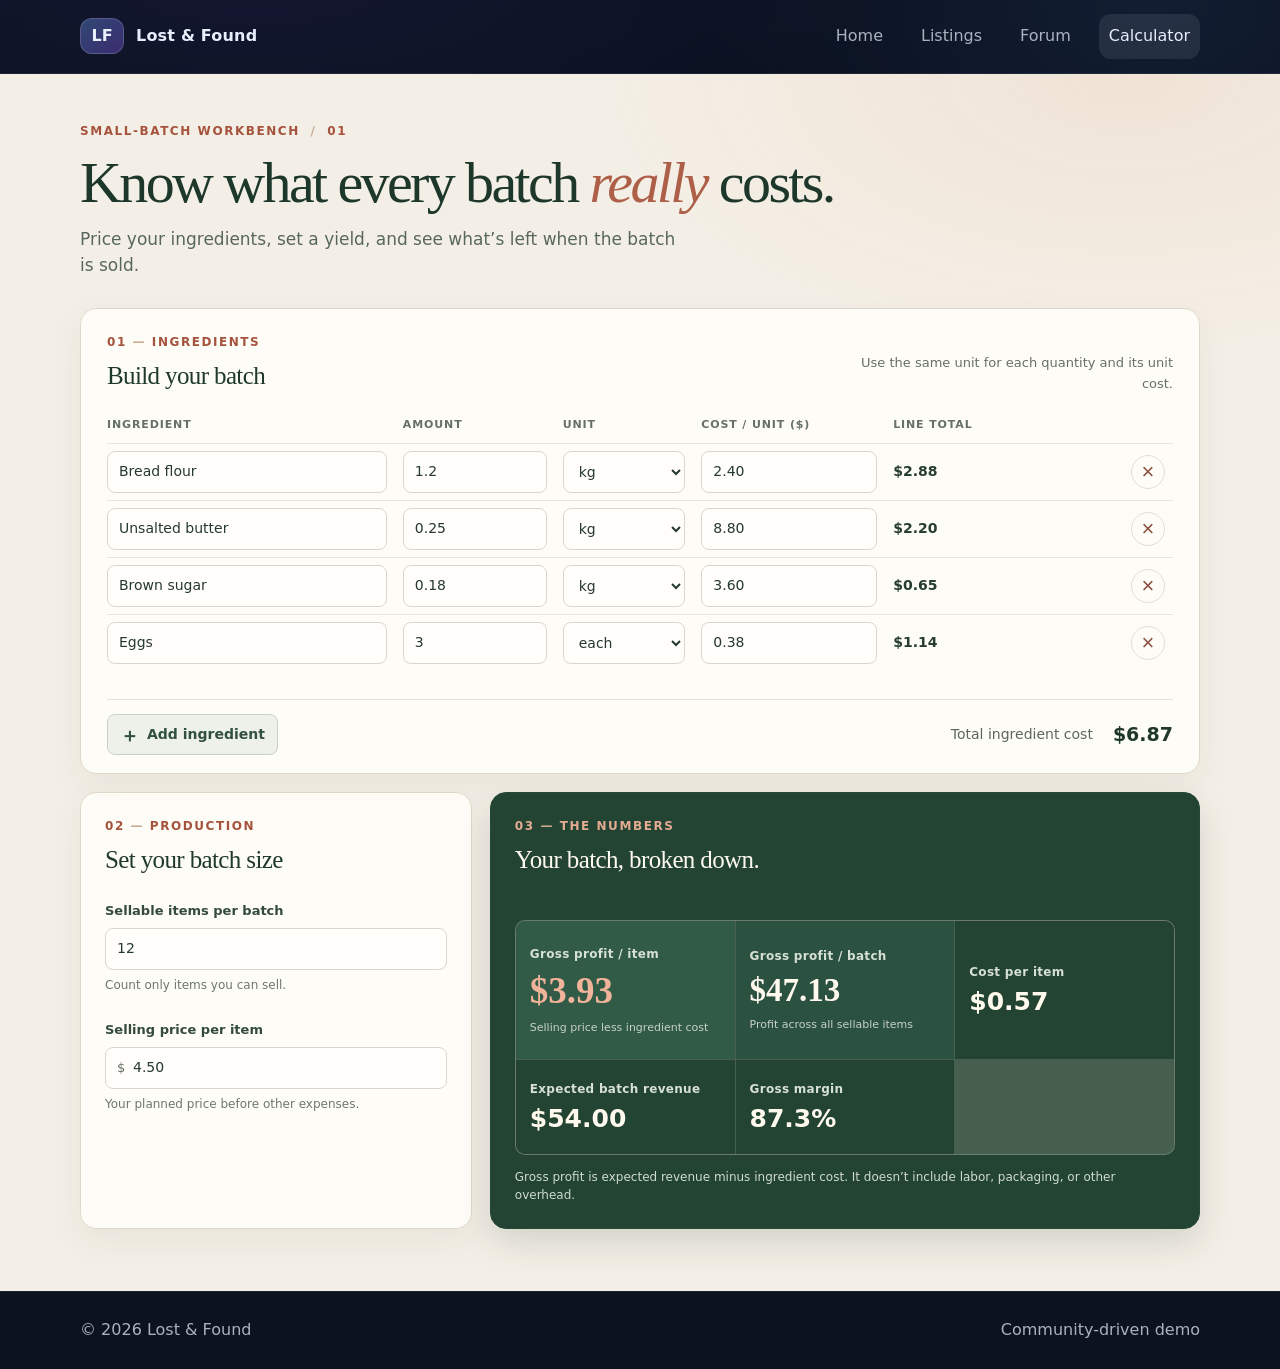
==== calculator.html @ ac5f8b8d "Publish ingredient costing calculator Co-authored-by: Copilot <223556219+Copilot@users.noreply.githu" ====
<!doctype html>
<html lang="en">
<head>
  <meta charset="utf-8" />
  <meta name="viewport" content="width=device-width, initial-scale=1" />
  <title>Ingredient Cost Calculator — Lost &amp; Found</title>
  <link rel="stylesheet" href="styles.css" />
</head>
<body>
  <a class="skip-link" href="#main">Skip to content</a>

  <header class="site-header">
    <div class="container nav">
      <a class="brand" href="index.html" aria-label="Home">
        <span class="brand__initial">LF</span>
        <span class="brand__text">Lost &amp; Found</span>
      </a>

      <nav aria-label="Primary">
        <button class="nav-toggle" type="button" aria-expanded="false" aria-controls="nav-menu">
          Menu
        </button>
        <div id="nav-menu" class="nav-menu" data-open="false">
          <a href="index.html" class="nav-link">Home</a>
          <a href="listings.html" class="nav-link">Listings</a>
          <a href="forum.html" class="nav-link">Forum</a>
          <a href="calculator.html" class="nav-link" aria-current="page">Calculator</a>
        </div>
      </nav>
    </div>
  </header>

  <main id="main" class="calculator-main">
    <div class="container calculator-workspace">
      <header class="calculator-intro">
        <p class="calculator-kicker">Small-batch workbench <span aria-hidden="true">/</span> 01</p>
        <h1>Know what every batch <em>really</em> costs.</h1>
        <p>Price your ingredients, set a yield, and see what’s left when the batch is sold.</p>
      </header>

      <section class="calculator-panel ingredients-panel" aria-labelledby="ingredients-heading">
        <div class="panel-heading">
          <div>
            <p class="panel-index">01 <span>—</span> Ingredients</p>
            <h2 id="ingredients-heading">Build your batch</h2>
          </div>
          <p class="panel-hint">Use the same unit for each quantity and its unit cost.</p>
        </div>

        <div class="ingredient-table-wrap">
          <table class="ingredient-table">
            <thead>
              <tr>
                <th scope="col">Ingredient</th>
                <th scope="col">Amount</th>
                <th scope="col">Unit</th>
                <th scope="col">Cost / unit ($)</th>
                <th scope="col" class="line-total-heading">Line total</th>
                <th scope="col"><span class="visually-hidden">Remove</span></th>
              </tr>
            </thead>
            <tbody id="ingredient-rows"></tbody>
          </table>
        </div>

        <div id="ingredient-status" class="ingredient-status" aria-live="polite"></div>
        <div class="ingredient-controls">
          <button class="calculator-add" id="add-ingredient" type="button">
            <span aria-hidden="true">＋</span> Add ingredient
          </button>
          <p class="batch-total">Total ingredient cost <strong id="batch-total">$0.00</strong></p>
        </div>
      </section>

      <section class="calculator-lower" aria-label="Production and earnings">
        <div class="calculator-panel production-panel">
          <div class="panel-heading">
            <div>
              <p class="panel-index">02 <span>—</span> Production</p>
              <h2>Set your batch size</h2>
            </div>
          </div>
          <div class="production-fields">
            <label class="calculator-field" for="batch-yield">
              <span>Sellable items per batch</span>
              <input id="batch-yield" name="batch-yield" type="number" min="1" step="1" value="12" inputmode="numeric" required />
              <small>Count only items you can sell.</small>
            </label>
            <label class="calculator-field" for="selling-price">
              <span>Selling price per item</span>
              <div class="currency-input">
                <span aria-hidden="true">$</span>
                <input id="selling-price" name="selling-price" type="number" min="0" step="0.01" value="4.50" inputmode="decimal" required />
              </div>
              <small>Your planned price before other expenses.</small>
            </label>
          </div>
        </div>

        <section class="earnings-panel" aria-labelledby="earnings-heading">
          <div class="earnings-heading">
            <p class="panel-index">03 <span>—</span> The numbers</p>
            <h2 id="earnings-heading">Your batch, broken down.</h2>
          </div>
          <div id="calculation-message" class="calculation-message" role="status" aria-live="polite"></div>
          <div class="earnings-grid" id="earnings-results" aria-live="polite" aria-atomic="true">
            <div class="earning earning--per-item">
              <span class="earning-label">Gross profit / item</span>
              <strong id="profit-per-item">—</strong>
              <span class="earning-caption">Selling price less ingredient cost</span>
            </div>
            <div class="earning earning--batch">
              <span class="earning-label">Gross profit / batch</span>
              <strong id="profit-per-batch">—</strong>
              <span class="earning-caption">Profit across all sellable items</span>
            </div>
            <div class="earning">
              <span class="earning-label">Cost per item</span>
              <strong id="cost-per-item">—</strong>
            </div>
            <div class="earning">
              <span class="earning-label">Expected batch revenue</span>
              <strong id="batch-revenue">—</strong>
            </div>
            <div class="earning">
              <span class="earning-label">Gross margin</span>
              <strong id="gross-margin">—</strong>
            </div>
          </div>
          <p class="earnings-note">Gross profit is expected revenue minus ingredient cost. It doesn’t include labor, packaging, or other overhead.</p>
        </section>
      </section>
    </div>
  </main>

  <footer class="site-footer">
    <div class="container footer-inner">
      <span>© <span id="year"></span> Lost &amp; Found</span>
      <span class="muted">Community-driven demo</span>
    </div>
  </footer>

  <script src="script.js"></script>
  <script src="calculator.js"></script>
</body>
</html>
---- styles.css ----
﻿:root{
  --bg:#0b1220;
  --panel:#0f1b33;
  --text:#e7eefc;
  --muted:rgba(231,238,252,.72);
  --border:rgba(231,238,252,.14);
  --primary:#6ea8fe;
  --primary2:#8b5cf6;
  --shadow: 0 16px 40px rgba(0,0,0,.35);
  --radius: 16px;
  --container: 1120px;
  --focus: 0 0 0 4px rgba(110,168,254,.35);
}

*{box-sizing:border-box;}
html{scroll-behavior:smooth;}
body{
  margin:0;
  font-family: ui-sans-serif, system-ui, -apple-system, Segoe UI, Roboto, Arial, "Noto Sans", "Liberation Sans", sans-serif;
  background: radial-gradient(1200px 700px at 20% -10%, rgba(139,92,246,.35), transparent 55%),
              radial-gradient(900px 600px at 90% 0%, rgba(110,168,254,.28), transparent 50%),
              var(--bg);
  color:var(--text);
  line-height:1.55;
}

.skip-link{
  position:absolute;
  left:-999px;
  top:auto;
  width:1px;
  height:1px;
  overflow:hidden;
}
.skip-link:focus{
  left:16px;
  top:16px;
  width:auto;
  height:auto;
  padding:10px 12px;
  background:rgba(15,27,51,.95);
  border:1px solid var(--border);
  border-radius:12px;
  z-index:1000;
  outline:none;
}

.container{
  width: min(var(--container), calc(100% - 32px));
  margin: 0 auto;
}

.site-header{
  position:sticky;
  top:0;
  z-index:50;
  backdrop-filter: blur(10px);
  background: rgba(11,18,32,.7);
  border-bottom: 1px solid rgba(231,238,252,.08);
}

.nav{
  display:flex;
  align-items:center;
  justify-content:space-between;
  padding: 14px 0;
}

.brand{
  display:flex;
  align-items:center;
  gap:12px;
  text-decoration:none;
  color:var(--text);
  font-weight:700;
}
.brand__initial{
  display:grid;
  place-items:center;
  width:44px;
  height:36px;
  border-radius:12px;
  background: linear-gradient(135deg, rgba(110,168,254,.35), rgba(139,92,246,.35));
  border:1px solid rgba(231,238,252,.18);
}
.brand__text{letter-spacing:.2px;}

.nav-toggle{
  display:none;
  background:transparent;
  color:var(--text);
  border:1px solid var(--border);
  border-radius:12px;
  padding:10px 12px;
}

.nav-menu{
  display:flex;
  gap:18px;
  align-items:center;
}
.nav-link{
  color:var(--muted);
  text-decoration:none;
  padding:10px 10px;
  border-radius:12px;
}
.nav-link:hover{color:var(--text); background: rgba(231,238,252,.06);}
.nav-link[aria-current="page"]{color:var(--text); background:rgba(231,238,252,.09);}

.hero{
  padding: 56px 0 28px;
}
.hero-grid{
  display:grid;
  grid-template-columns: 1.2fr .8fr;
  gap: 24px;
  align-items:stretch;
}

.eyebrow{
  margin:0;
  color:var(--muted);
  letter-spacing:.14em;
  text-transform:uppercase;
  font-size:12px;
}

.hero-copy h1{
  margin: 14px 0 10px;
  font-size: clamp(34px, 4.5vw, 52px);
  line-height:1.05;
}

.accent{
  background: linear-gradient(90deg, var(--primary), var(--primary2));
  -webkit-background-clip:text;
  background-clip:text;
  color:transparent;
}

.lead{margin:0 0 18px; color:rgba(231,238,252,.85); font-size: 16px; max-width: 58ch;}

.hero-cta{display:flex; gap:12px; flex-wrap:wrap; margin-bottom:18px;}

.btn{
  display:inline-flex;
  align-items:center;
  justify-content:center;
  gap:10px;
  padding: 12px 16px;
  border-radius:14px;
  text-decoration:none;
  border: 1px solid rgba(231,238,252,.18);
  color: var(--text);
  font-weight: 650;
  cursor:pointer;
  background: rgba(231,238,252,.06);
}
.btn:hover{transform: translateY(-1px); box-shadow: 0 10px 22px rgba(0,0,0,.25);}
.btn:focus{outline:none; box-shadow: var(--focus);}

.btn-primary{
  background: linear-gradient(135deg, rgba(110,168,254,.95), rgba(139,92,246,.9));
  border-color: rgba(231,238,252,.22);
}
.btn-ghost{background: rgba(231,238,252,.06);}

.btn-small{padding:10px 12px; border-radius:12px; font-size:14px;}

.meta{
  list-style:none;
  padding:0;
  margin: 16px 0 0;
  display:grid;
  gap: 10px;
}
.meta li{color:var(--muted);}

.hero-card{
  background: rgba(15,27,51,.55);
  border: 1px solid rgba(231,238,252,.12);
  border-radius: var(--radius);
  box-shadow: var(--shadow);
  padding: 20px;
}
.hero-card__title{margin:0 0 14px; font-size:18px;}

.stats{display:grid; grid-template-columns: 1fr; gap:14px;}
.stat{
  border:1px solid rgba(231,238,252,.10);
  background: rgba(231,238,252,.04);
  border-radius:14px;
  padding:14px;
}
.stat__value{font-weight:800; font-size:22px;}
.stat__label{color:var(--muted); font-size:14px; margin-top:4px;}

.hero-card__links{display:flex; flex-wrap:wrap; gap:10px; margin-top:16px;}

.chip{
  display:inline-flex;
  padding:8px 12px;
  border-radius:999px;
  background: rgba(231,238,252,.06);
  border: 1px solid rgba(231,238,252,.12);
  color: var(--text);
  text-decoration:none;
  font-size: 13px;
}
.chip:hover{background: rgba(231,238,252,.10);}

.section{padding: 42px 0;}
.section--alt{
  background: rgba(15,27,51,.35);
  border-top: 1px solid rgba(231,238,252,.08);
  border-bottom: 1px solid rgba(231,238,252,.08);
}

.section-head{margin-bottom: 18px;}
.section-head h2{margin:0 0 8px; font-size: 28px;}
.section-subtitle{margin:0; color:var(--muted); max-width:70ch;}

.grid{
  display:grid;
  grid-template-columns: repeat(3, minmax(0, 1fr));
  gap: 16px;
}

.card{
  border-radius: var(--radius);
  border: 1px solid rgba(231,238,252,.12);
  background: rgba(15,27,51,.50);
  padding: 18px;
  box-shadow: 0 12px 24px rgba(0,0,0,.20);
}
.card__badge{
  display:inline-flex;
  padding: 7px 10px;
  border-radius: 999px;
  background: rgba(110,168,254,.12);
  border: 1px solid rgba(110,168,254,.25);
  color: rgba(231,238,252,.92);
  font-size: 12px;
  font-weight: 650;
}
.card__title{margin: 12px 0 6px; font-size: 18px;}
.card__desc{margin:0 0 12px; color: rgba(231,238,252,.82);}

.bullets{margin:0; padding-left: 18px; color:var(--muted);}
.bullets li{margin: 6px 0;}

.card__actions{display:flex; gap:10px; flex-wrap:wrap; margin-top: 14px;}

.resume{
  display:flex;
  align-items:center;
  justify-content:space-between;
  gap: 18px;
  padding: 18px;
  border-radius: var(--radius);
  border: 1px solid rgba(231,238,252,.12);
  background: rgba(231,238,252,.04);
}
.resume h3{margin:0 0 6px;}
.resume__left p{margin:0; color:var(--muted);} 
.resume__right{display:flex; flex-direction:column; align-items:flex-start; gap:8px;}
.muted{color:var(--muted); margin:0;}

.contact{
  display:grid;
  grid-template-columns: 1fr 1fr;
  gap: 16px;
}

.contact__card{
  border-radius: var(--radius);
  border: 1px solid rgba(231,238,252,.12);
  background: rgba(15,27,51,.50);
  padding: 18px;
}
.contact__line{margin: 12px 0;}
.contact__label{color:var(--muted); margin-right:10px;}
.contact__link{color:var(--text); text-decoration:underline; text-underline-offset: 3px;}
.contact__chips{display:flex; flex-wrap:wrap; gap:10px; margin-top: 10px;}

.contact__form{
  border-radius: var(--radius);
  border: 1px solid rgba(231,238,252,.12);
  background: rgba(15,27,51,.50);
  padding: 18px;
}

label{display:block; margin: 12px 0;}
label span{display:block; color:var(--muted); margin-bottom:6px; font-size: 13px;}
input, textarea, select{
  width:100%;
  border-radius: 14px;
  padding: 12px 12px;
  border:1px solid rgba(231,238,252,.14);
  background: rgba(231,238,252,.04);
  color: var(--text);
}
input:focus, textarea:focus, select:focus{outline:none; box-shadow: var(--focus); border-color: rgba(110,168,254,.45);} 
textarea{resize: vertical;}

.site-footer{
  padding: 26px 0;
  border-top: 1px solid rgba(231,238,252,.08);
  color: var(--muted);
}
.footer-inner{display:flex; justify-content:space-between; align-items:center; gap:10px; flex-wrap:wrap;}

/* Listings and forum specific styles */
.category-buttons{display:flex; gap:10px; margin: 12px 0 18px; flex-wrap:wrap;}
.listings-grid{display:grid; grid-template-columns: repeat(3, 1fr); gap:14px;}
.listing-card{
  padding:14px; border-radius:12px; background: rgba(231,238,252,.03); border:1px solid rgba(231,238,252,.06);
}
.listing-type{font-weight:700; font-size:13px; padding:6px 8px; border-radius:8px; display:inline-block; margin-bottom:8px;}
.listing-title{font-size:16px; margin:6px 0 8px;}
.listing-desc{color:var(--muted); margin-bottom:8px;}
.listing-contact{color:var(--muted); font-size:13px;}

.forum{display:grid; grid-template-columns: 1fr 1.1fr; gap:18px; align-items:start;}
.forum-list{display:flex; flex-direction:column; gap:12px;}
.forum-post{padding:14px; border-radius:12px; background: rgba(231,238,252,.03); border:1px solid rgba(231,238,252,.06);}
.post-header{display:flex; justify-content:space-between; gap:12px; align-items:center;}
.post-title{font-weight:700;}
.post-body{color:var(--muted); margin:8px 0;}
.post-contact{font-size:13px; color:var(--muted);}
.comment-list{margin-top:10px; padding-top:10px; border-top:1px dashed rgba(231,238,252,.04);}
.comment{margin:8px 0; color:var(--muted);}
.comment-form{margin-top:10px; display:flex; gap:8px;}
.comment-form input{flex:1}

@media (max-width: 920px){
  .hero-grid{grid-template-columns: 1fr;}
  .grid{grid-template-columns: 1fr;}
  .contact{grid-template-columns: 1fr;}
  .resume{flex-direction:column; align-items:flex-start;}
  .listings-grid{grid-template-columns: repeat(2,1fr);}
  .forum{grid-template-columns: 1fr;}
}

@media (max-width: 560px){
  .nav-toggle{display:inline-flex;}
  .nav-menu{
    position:absolute;
    right: 16px;
    top: 66px;
    flex-direction:column;
    align-items:flex-start;
    gap: 8px;
    padding: 12px;
    border-radius: 16px;
    background: rgba(11,18,32,.95);
    border: 1px solid rgba(231,238,252,.12);
    box-shadow: var(--shadow);
    display:none;
  }
  .nav-menu[data-open="true"]{display:flex;}
  .nav{position:relative;}
  .listings-grid{grid-template-columns:1fr;}
}

/* Ingredient costing calculator */
.calculator-main{
  color:#23372d;
  background:
    radial-gradient(900px 480px at 88% 0%, rgba(220,154,116,.14), transparent 58%),
    #f4efe6;
}
.calculator-workspace{padding:48px 0 62px;}
.calculator-intro{max-width:760px; margin:0 0 30px;}
.calculator-kicker,.panel-index{
  margin:0;
  color:#a6533d;
  font-size:12px;
  font-weight:800;
  letter-spacing:.13em;
  text-transform:uppercase;
}
.calculator-kicker span{padding:0 5px; color:#c9aa91;}
.calculator-intro h1{
  margin:13px 0 12px;
  color:#1d382b;
  font-family:Georgia, "Times New Roman", serif;
  font-size:clamp(36px, 5vw, 58px);
  font-weight:500;
  letter-spacing:-.045em;
  line-height:1.04;
}
.calculator-intro h1 em{color:#ad5f47; font-weight:400;}
.calculator-intro > p:last-child{max-width:56ch; margin:0; color:#58675e; font-size:17px;}
.calculator-panel,.earnings-panel{
  border:1px solid #ded8cb;
  border-radius:16px;
  background:rgba(255,253,248,.9);
  box-shadow:0 12px 34px rgba(57,49,36,.055);
}
.ingredients-panel{padding:24px 26px 18px;}
.panel-heading{
  display:flex;
  align-items:flex-end;
  justify-content:space-between;
  gap:20px;
  margin-bottom:20px;
}
.panel-heading h2,.earnings-heading h2{
  margin:5px 0 0;
  color:#20392d;
  font-family:Georgia, "Times New Roman", serif;
  font-size:25px;
  font-weight:500;
  letter-spacing:-.025em;
}
.panel-index span{color:#c9aa91;}
.panel-hint{max-width:38ch; margin:0 0 2px; color:#657067; font-size:13px; text-align:right;}
.ingredient-table-wrap{width:100%; overflow-x:auto;}
.ingredient-table{width:100%; border-collapse:collapse; table-layout:fixed;}
.ingredient-table th{
  padding:0 8px 10px;
  color:#657067;
  font-size:11px;
  font-weight:750;
  letter-spacing:.08em;
  text-align:left;
  text-transform:uppercase;
}
.ingredient-table th:first-child{width:27%; padding-left:0;}
.ingredient-table th:nth-child(2){width:15%;}
.ingredient-table th:nth-child(3){width:13%;}
.ingredient-table th:nth-child(4){width:18%;}
.ingredient-table th:nth-child(5){width:18%;}
.ingredient-table th:last-child{width:44px;}
.ingredient-table td{padding:7px 8px; border-top:1px solid #ebe6dc;}
.ingredient-table td:first-child{padding-left:0;}
.calculator-main input,.calculator-main select{
  width:100%;
  min-width:0;
  min-height:42px;
  padding:9px 11px;
  border:1px solid #d9d5cb;
  border-radius:8px;
  background:#fffefa;
  color:#26392f;
  font:inherit;
  font-size:14px;
}
.calculator-main input::placeholder{color:#8b918b;}
.calculator-main input:focus,.calculator-main select:focus,.calculator-main button:focus-visible{
  outline:3px solid rgba(166,83,61,.28);
  outline-offset:2px;
  border-color:#a6533d;
  box-shadow:none;
}
.calculator-main input:invalid{border-color:#b96752;}
.ingredient-line-total{color:#273d30; font-size:14px; font-weight:750; white-space:nowrap;}
.remove-cell{text-align:right;}
.remove-ingredient{
  width:34px;
  height:34px;
  border:1px solid #e3dcd1;
  border-radius:50%;
  background:transparent;
  color:#8a5142;
  font-size:22px;
  line-height:1;
  cursor:pointer;
}
.remove-ingredient:hover{background:#f7e9e2; border-color:#d9b3a4;}
.ingredient-status{min-height:20px; margin:8px 0 0; color:#914b39; font-size:13px;}
.ingredient-controls{
  display:flex;
  align-items:center;
  justify-content:space-between;
  gap:16px;
  padding-top:14px;
  border-top:1px solid #e6e0d5;
}
.calculator-add{
  display:inline-flex;
  align-items:center;
  gap:8px;
  padding:9px 12px;
  border:1px solid #c9d1c7;
  border-radius:8px;
  background:#edf1e9;
  color:#31503d;
  font:inherit;
  font-size:14px;
  font-weight:700;
  cursor:pointer;
}
.calculator-add span{font-size:19px; line-height:14px;}
.calculator-add:hover{background:#e3eadf;}
.batch-total{display:flex; align-items:center; gap:20px; margin:0; color:#5b675d; font-size:14px;}
.batch-total strong{color:#1f382b; font-size:19px; font-variant-numeric:tabular-nums;}
.calculator-lower{display:grid; grid-template-columns:minmax(260px,.8fr) minmax(0,1.45fr); gap:18px; margin-top:18px; align-items:stretch;}
.production-panel{padding:24px 24px 22px;}
.production-panel .panel-heading{margin-bottom:12px;}
.production-fields{display:grid; gap:7px;}
.calculator-field{display:block; margin:9px 0;}
.calculator-field > span:first-child{display:block; margin-bottom:7px; color:#344b3c; font-size:13px; font-weight:750;}
.calculator-field small{display:block; margin-top:6px; color:#6d776f; font-size:12px;}
.currency-input{position:relative;}
.currency-input > span{
  position:absolute;
  top:50%;
  left:12px;
  z-index:1;
  color:#667066;
  transform:translateY(-50%);
}
.currency-input input{padding-left:27px;}
.earnings-panel{
  padding:24px;
  border-color:#254837;
  background:#234333;
  color:#f8f4ea;
  box-shadow:0 14px 32px rgba(30,56,42,.15);
}
.earnings-heading h2{color:#fffaf0;}
.earnings-panel .panel-index{color:#e3ab91;}
.calculation-message{min-height:22px; margin:14px 0 4px; color:#f0c3a9; font-size:13px;}
.earnings-grid{display:grid; grid-template-columns:repeat(3,minmax(0,1fr)); gap:1px; overflow:hidden; border:1px solid rgba(242,236,221,.2); border-radius:10px; background:rgba(242,236,221,.17);}
.earning{display:flex; min-height:94px; flex-direction:column; justify-content:center; gap:7px; padding:14px; background:#234333;}
.earning--per-item,.earning--batch{grid-column:span 1; min-height:138px; background:#2b5140;}
.earning--per-item{background:#315a47;}
.earning-label{color:#d7e0d5; font-size:12px; font-weight:700; letter-spacing:.025em;}
.earning strong{color:#fff9ee; font-size:clamp(19px,2vw,25px); font-variant-numeric:tabular-nums; line-height:1.15;}
.earning--per-item strong{color:#f1b399; font-family:Georgia, "Times New Roman", serif; font-size:clamp(28px,3vw,37px);}
.earning--batch strong{font-family:Georgia, "Times New Roman", serif; font-size:clamp(25px,2.6vw,33px);}
.earning strong.is-negative{color:#ffc2ad;}
.earning-caption{color:#c6d2c8; font-size:11px; line-height:1.4;}
.earnings-note{margin:13px 0 0; color:#cfdbd0; font-size:12px; line-height:1.5;}
.visually-hidden{
  position:absolute;
  width:1px;
  height:1px;
  padding:0;
  margin:-1px;
  overflow:hidden;
  clip:rect(0,0,0,0);
  white-space:nowrap;
  border:0;
}

@media (max-width: 760px){
  .calculator-workspace{padding-top:36px;}
  .calculator-lower{grid-template-columns:1fr;}
  .earnings-grid{grid-template-columns:repeat(2,minmax(0,1fr));}
  .earning--per-item,.earning--batch{min-height:125px;}
}
@media (max-width: 560px){
  .calculator-intro{margin-bottom:22px;}
  .calculator-intro h1{font-size:39px;}
  .calculator-intro > p:last-child{font-size:15px;}
  .ingredients-panel,.production-panel,.earnings-panel{padding:18px 16px;}
  .panel-heading{align-items:flex-start; flex-direction:column; gap:8px; margin-bottom:14px;}
  .panel-hint{text-align:left;}
  .ingredient-table{table-layout:auto;}
  .ingredient-table thead{
    position:absolute;
    width:1px;
    height:1px;
    padding:0;
    margin:-1px;
    overflow:hidden;
    clip:rect(0,0,0,0);
    white-space:nowrap;
  }
  .ingredient-table,.ingredient-table tbody{display:block;}
  .ingredient-table tbody{display:grid; gap:10px;}
  .ingredient-table tr{
    display:grid;
    grid-template-columns:minmax(0,1fr) minmax(0,1fr);
    gap:4px 10px;
    padding:10px;
    border:1px solid #e8e1d6;
    border-radius:10px;
    background:#fffefa;
  }
  .ingredient-table td,.ingredient-table td:first-child{min-width:0; padding:2px 0; border:0;}
  .ingredient-table td:first-child{grid-column:1 / 2;}
  .ingredient-table td:nth-child(2)::before,.ingredient-table td:nth-child(3)::before,
  .ingredient-table td:nth-child(4)::before,.ingredient-table td:nth-child(5)::before{
    display:block;
    margin:0 0 4px;
    color:#657067;
    content:"";
    font-size:10px;
    font-weight:750;
    letter-spacing:.06em;
    text-transform:uppercase;
  }
  .ingredient-table td:nth-child(2)::before{content:"Amount";}
  .ingredient-table td:nth-child(3)::before{content:"Unit";}
  .ingredient-table td:nth-child(4)::before{content:"Cost / unit ($)";}
  .ingredient-table td:nth-child(5)::before{content:"Line total";}
  .ingredient-table .ingredient-line-total{align-self:center; padding-top:20px;}
  .remove-cell{grid-column:2; grid-row:1; display:flex; justify-content:flex-end; align-items:flex-start;}
  .ingredient-controls{align-items:flex-start; flex-direction:column;}
  .batch-total{width:100%; justify-content:space-between;}
  .earnings-grid{grid-template-columns:1fr 1fr;}
  .earning{min-height:84px; padding:11px;}
  .earning--per-item,.earning--batch{min-height:116px;}
}

@media (prefers-reduced-motion: no-preference){
  .calculator-panel,.earnings-panel{animation:calculator-arrive .38s ease-out both;}
  .earnings-panel{animation-delay:70ms;}
}
@keyframes calculator-arrive{
  from{opacity:.45; transform:translateY(7px);}
  to{opacity:1; transform:translateY(0);}
}
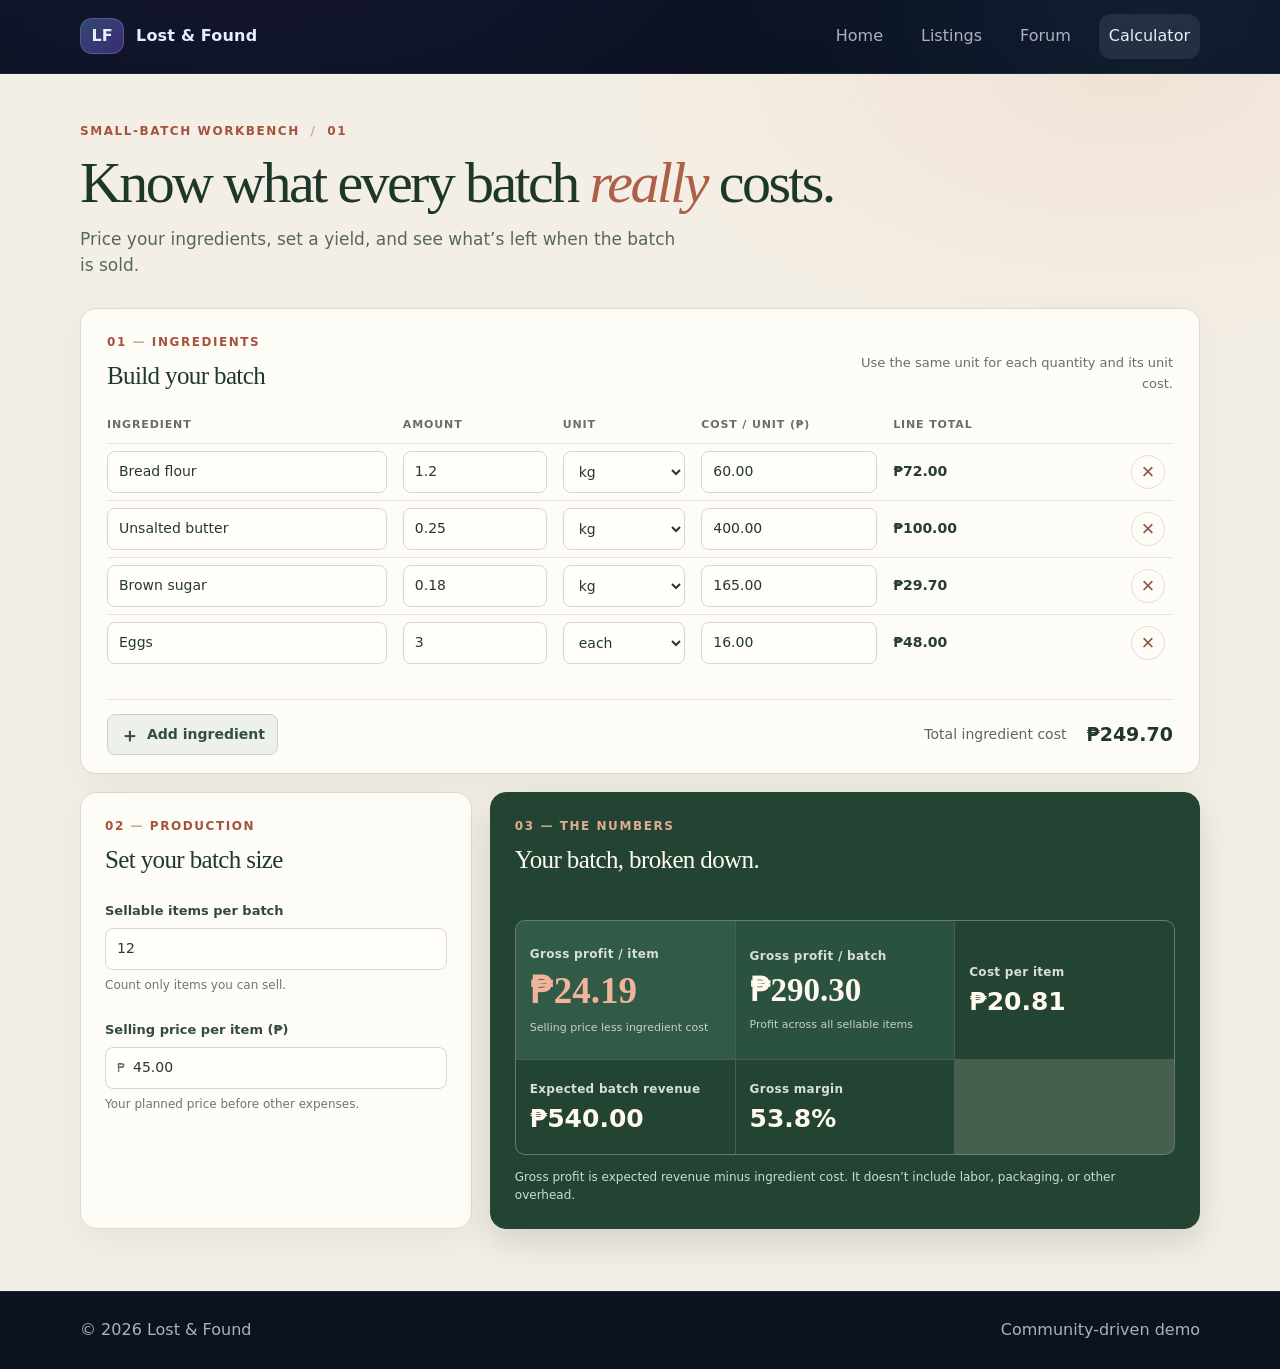
==== commit 14d64a6a: "Switch calculator to Philippine pesos Format costs and profits as PHP, update labels and sample valu" ====
--- a/calculator.html
+++ b/calculator.html
@@ -54,7 +54,7 @@
                 <th scope="col">Ingredient</th>
                 <th scope="col">Amount</th>
                 <th scope="col">Unit</th>
-                <th scope="col">Cost / unit ($)</th>
+                <th scope="col">Cost / unit (₱)</th>
                 <th scope="col" class="line-total-heading">Line total</th>
                 <th scope="col"><span class="visually-hidden">Remove</span></th>
               </tr>
@@ -68,7 +68,7 @@
           <button class="calculator-add" id="add-ingredient" type="button">
             <span aria-hidden="true">＋</span> Add ingredient
           </button>
-          <p class="batch-total">Total ingredient cost <strong id="batch-total">$0.00</strong></p>
+          <p class="batch-total">Total ingredient cost <strong id="batch-total">₱0.00</strong></p>
         </div>
       </section>
 
@@ -87,10 +87,10 @@
               <small>Count only items you can sell.</small>
             </label>
             <label class="calculator-field" for="selling-price">
-              <span>Selling price per item</span>
+              <span>Selling price per item (₱)</span>
               <div class="currency-input">
-                <span aria-hidden="true">$</span>
-                <input id="selling-price" name="selling-price" type="number" min="0" step="0.01" value="4.50" inputmode="decimal" required />
+                <span aria-hidden="true">₱</span>
+                <input id="selling-price" name="selling-price" type="number" min="0" step="0.01" value="45.00" inputmode="decimal" required />
               </div>
               <small>Your planned price before other expenses.</small>
             </label>
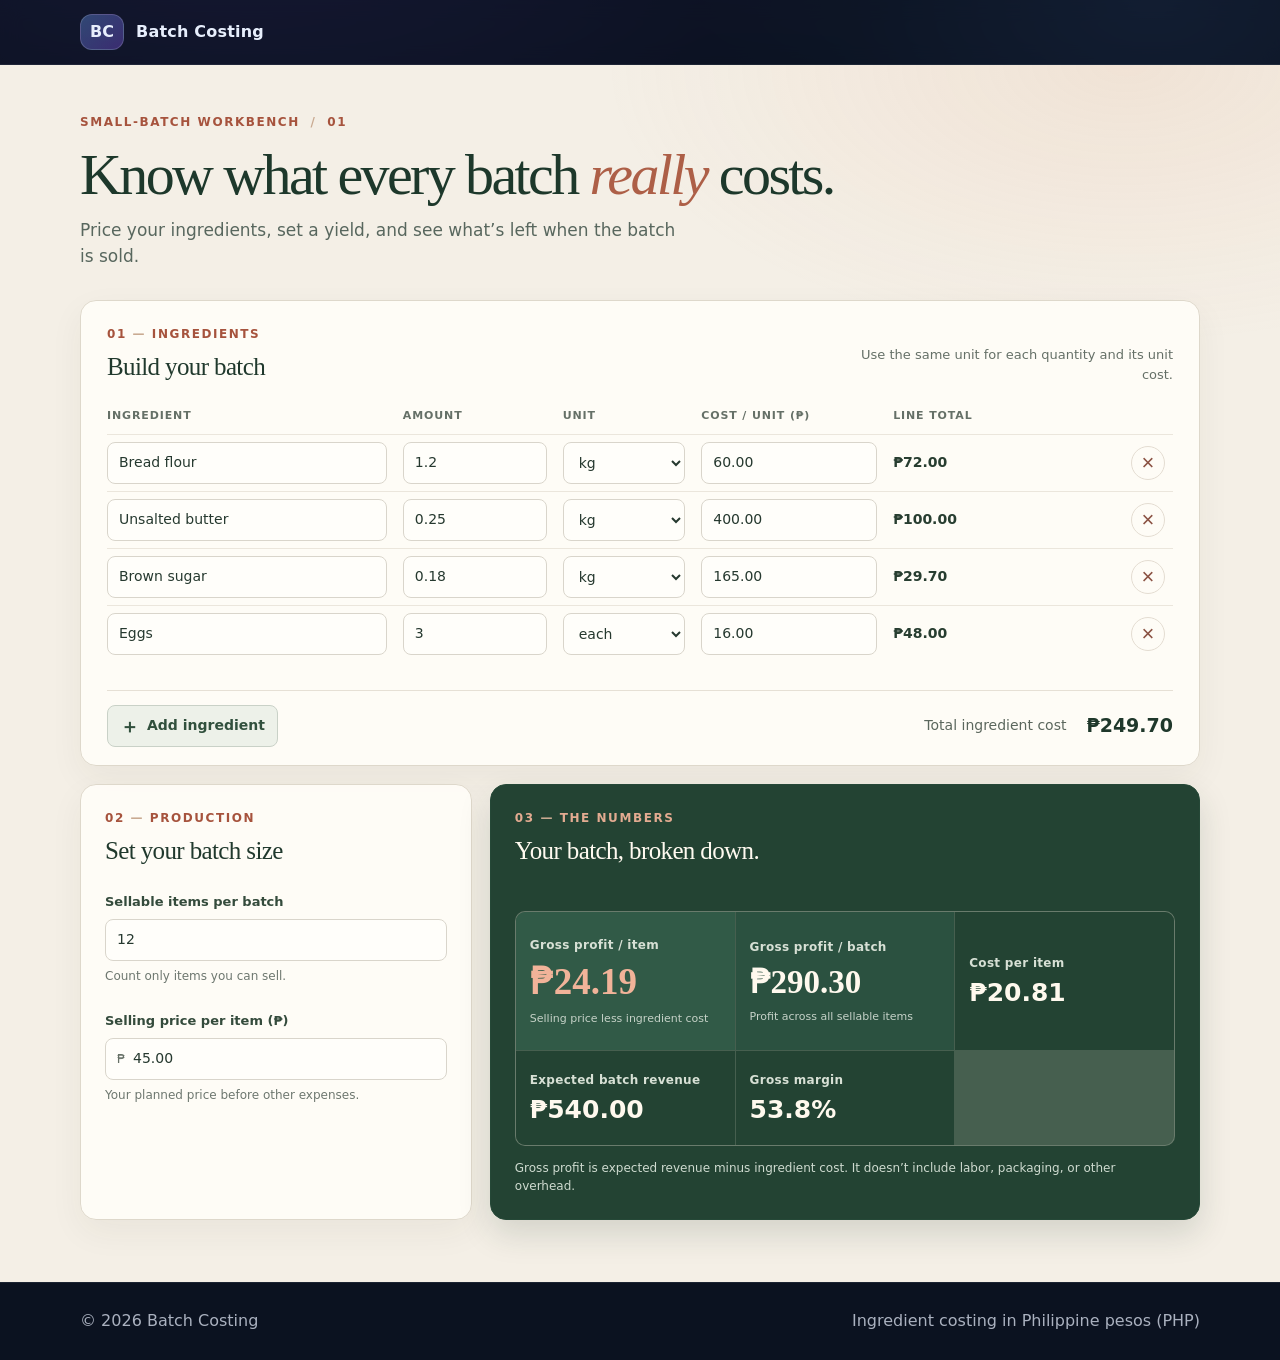
==== commit 6d274ec2: "Make ingredient calculator the site homepage Remove Lost & Found branding and navigation, make the r" ====
--- a/calculator.html
+++ b/calculator.html
@@ -3,7 +3,7 @@
 <head>
   <meta charset="utf-8" />
   <meta name="viewport" content="width=device-width, initial-scale=1" />
-  <title>Ingredient Cost Calculator — Lost &amp; Found</title>
+  <title>Ingredient Cost Calculator | Batch Costing</title>
   <link rel="stylesheet" href="styles.css" />
 </head>
 <body>
@@ -11,22 +11,10 @@
 
   <header class="site-header">
     <div class="container nav">
-      <a class="brand" href="index.html" aria-label="Home">
-        <span class="brand__initial">LF</span>
-        <span class="brand__text">Lost &amp; Found</span>
-      </a>
-
-      <nav aria-label="Primary">
-        <button class="nav-toggle" type="button" aria-expanded="false" aria-controls="nav-menu">
-          Menu
-        </button>
-        <div id="nav-menu" class="nav-menu" data-open="false">
-          <a href="index.html" class="nav-link">Home</a>
-          <a href="listings.html" class="nav-link">Listings</a>
-          <a href="forum.html" class="nav-link">Forum</a>
-          <a href="calculator.html" class="nav-link" aria-current="page">Calculator</a>
-        </div>
-      </nav>
+      <div class="brand" aria-label="Batch Costing">
+        <span class="brand__initial" aria-hidden="true">BC</span>
+        <span class="brand__text">Batch Costing</span>
+      </div>
     </div>
   </header>
 
@@ -135,12 +123,12 @@
 
   <footer class="site-footer">
     <div class="container footer-inner">
-      <span>© <span id="year"></span> Lost &amp; Found</span>
-      <span class="muted">Community-driven demo</span>
+      <span>© <span id="year"></span> Batch Costing</span>
+      <span class="muted">Ingredient costing in Philippine pesos (PHP)</span>
     </div>
   </footer>
 
   <script src="script.js"></script>
-  <script src="calculator.js"></script>
+  <script src="calculator.js?v=php"></script>
 </body>
 </html>
--- a/styles.css
+++ b/styles.css
@@ -84,29 +84,6 @@
   border:1px solid rgba(231,238,252,.18);
 }
 .brand__text{letter-spacing:.2px;}
-
-.nav-toggle{
-  display:none;
-  background:transparent;
-  color:var(--text);
-  border:1px solid var(--border);
-  border-radius:12px;
-  padding:10px 12px;
-}
-
-.nav-menu{
-  display:flex;
-  gap:18px;
-  align-items:center;
-}
-.nav-link{
-  color:var(--muted);
-  text-decoration:none;
-  padding:10px 10px;
-  border-radius:12px;
-}
-.nav-link:hover{color:var(--text); background: rgba(231,238,252,.06);}
-.nav-link[aria-current="page"]{color:var(--text); background:rgba(231,238,252,.09);}
 
 .hero{
   padding: 56px 0 28px;
@@ -311,57 +288,14 @@
 }
 .footer-inner{display:flex; justify-content:space-between; align-items:center; gap:10px; flex-wrap:wrap;}
 
-/* Listings and forum specific styles */
-.category-buttons{display:flex; gap:10px; margin: 12px 0 18px; flex-wrap:wrap;}
-.listings-grid{display:grid; grid-template-columns: repeat(3, 1fr); gap:14px;}
-.listing-card{
-  padding:14px; border-radius:12px; background: rgba(231,238,252,.03); border:1px solid rgba(231,238,252,.06);
-}
-.listing-type{font-weight:700; font-size:13px; padding:6px 8px; border-radius:8px; display:inline-block; margin-bottom:8px;}
-.listing-title{font-size:16px; margin:6px 0 8px;}
-.listing-desc{color:var(--muted); margin-bottom:8px;}
-.listing-contact{color:var(--muted); font-size:13px;}
-
-.forum{display:grid; grid-template-columns: 1fr 1.1fr; gap:18px; align-items:start;}
-.forum-list{display:flex; flex-direction:column; gap:12px;}
-.forum-post{padding:14px; border-radius:12px; background: rgba(231,238,252,.03); border:1px solid rgba(231,238,252,.06);}
-.post-header{display:flex; justify-content:space-between; gap:12px; align-items:center;}
-.post-title{font-weight:700;}
-.post-body{color:var(--muted); margin:8px 0;}
-.post-contact{font-size:13px; color:var(--muted);}
-.comment-list{margin-top:10px; padding-top:10px; border-top:1px dashed rgba(231,238,252,.04);}
-.comment{margin:8px 0; color:var(--muted);}
-.comment-form{margin-top:10px; display:flex; gap:8px;}
-.comment-form input{flex:1}
-
 @media (max-width: 920px){
   .hero-grid{grid-template-columns: 1fr;}
   .grid{grid-template-columns: 1fr;}
   .contact{grid-template-columns: 1fr;}
   .resume{flex-direction:column; align-items:flex-start;}
-  .listings-grid{grid-template-columns: repeat(2,1fr);}
-  .forum{grid-template-columns: 1fr;}
 }
 
 @media (max-width: 560px){
-  .nav-toggle{display:inline-flex;}
-  .nav-menu{
-    position:absolute;
-    right: 16px;
-    top: 66px;
-    flex-direction:column;
-    align-items:flex-start;
-    gap: 8px;
-    padding: 12px;
-    border-radius: 16px;
-    background: rgba(11,18,32,.95);
-    border: 1px solid rgba(231,238,252,.12);
-    box-shadow: var(--shadow);
-    display:none;
-  }
-  .nav-menu[data-open="true"]{display:flex;}
-  .nav{position:relative;}
-  .listings-grid{grid-template-columns:1fr;}
 }
 
 /* Ingredient costing calculator */
